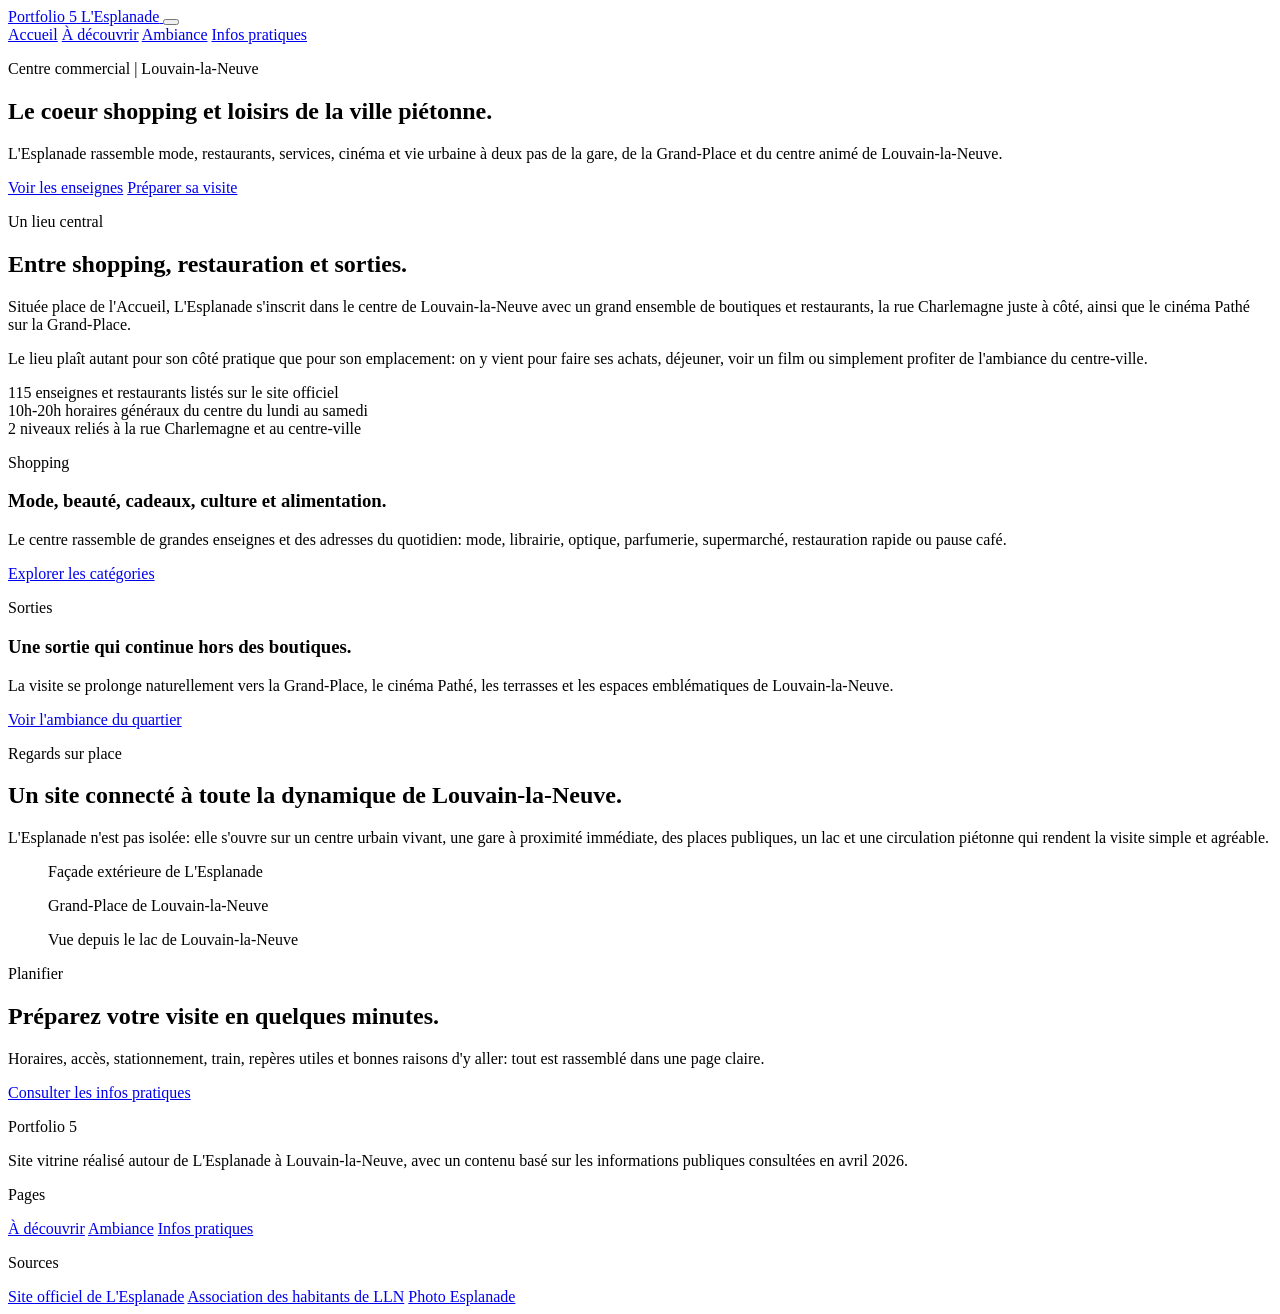
==== index.html @ fb19cd41 "Add Portfolio 5 website pages" ====
<!DOCTYPE html>
<html lang="fr">
  <head>
    <meta charset="UTF-8" />
    <meta name="viewport" content="width=device-width, initial-scale=1.0" />
    <title>Portfolio 5 | L'Esplanade à Louvain-la-Neuve</title>
    <meta
      name="description"
      content="Site vitrine multi-pages dédié à L'Esplanade de Louvain-la-Neuve : shopping, restaurants, cinéma, ambiance et informations pratiques."
    />
    <link rel="preconnect" href="https://fonts.googleapis.com" />
    <link rel="preconnect" href="https://fonts.gstatic.com" crossorigin />
    <link
      href="https://fonts.googleapis.com/css2?family=Fraunces:opsz,wght@9..144,600;9..144,700&family=Manrope:wght@400;500;600;700;800&display=swap"
      rel="stylesheet"
    />
    <link rel="stylesheet" href="assets/styles.css" />
    <script defer src="assets/script.js"></script>
  </head>
  <body>
    <header class="site-header">
      <a class="brand" href="index.html">
        <span class="brand-kicker">Portfolio 5</span>
        <span class="brand-name">L'Esplanade</span>
      </a>
      <button class="menu-toggle" type="button" aria-expanded="false" aria-label="Ouvrir le menu">
        <span></span>
        <span></span>
      </button>
      <nav class="site-nav">
        <a class="active" href="index.html">Accueil</a>
        <a href="decouvrir.html">À découvrir</a>
        <a href="ambiance.html">Ambiance</a>
        <a href="infos-pratiques.html">Infos pratiques</a>
      </nav>
    </header>

    <main>
      <section class="hero hero-home">
        <div class="hero-media"></div>
        <div class="hero-overlay"></div>
        <div class="hero-content section-shell">
          <p class="eyebrow">Centre commercial | Louvain-la-Neuve</p>
          <h1>Le coeur shopping et loisirs de la ville piétonne.</h1>
          <p class="hero-copy">
            L'Esplanade rassemble mode, restaurants, services, cinéma et vie urbaine à deux pas de la gare,
            de la Grand-Place et du centre animé de Louvain-la-Neuve.
          </p>
          <div class="hero-actions">
            <a class="button button-primary" href="decouvrir.html">Voir les enseignes</a>
            <a class="button button-secondary" href="infos-pratiques.html">Préparer sa visite</a>
          </div>
        </div>
      </section>

      <section class="section-shell intro-grid reveal-on-scroll">
        <div>
          <p class="section-tag">Un lieu central</p>
          <h2>Entre shopping, restauration et sorties.</h2>
        </div>
        <div class="lead-block">
          <p>
            Située place de l'Accueil, L'Esplanade s'inscrit dans le centre de Louvain-la-Neuve avec un grand
            ensemble de boutiques et restaurants, la rue Charlemagne juste à côté, ainsi que le cinéma Pathé sur
            la Grand-Place.
          </p>
          <p>
            Le lieu plaît autant pour son côté pratique que pour son emplacement: on y vient pour faire ses achats,
            déjeuner, voir un film ou simplement profiter de l'ambiance du centre-ville.
          </p>
        </div>
      </section>

      <section class="section-shell stats-band reveal-on-scroll">
        <article>
          <span class="stat-value">115</span>
          <span class="stat-label">enseignes et restaurants listés sur le site officiel</span>
        </article>
        <article>
          <span class="stat-value">10h-20h</span>
          <span class="stat-label">horaires généraux du centre du lundi au samedi</span>
        </article>
        <article>
          <span class="stat-value">2</span>
          <span class="stat-label">niveaux reliés à la rue Charlemagne et au centre-ville</span>
        </article>
      </section>

      <section class="section-shell story-grid reveal-on-scroll">
        <article class="feature-panel">
          <p class="section-tag">Shopping</p>
          <h3>Mode, beauté, cadeaux, culture et alimentation.</h3>
          <p>
            Le centre rassemble de grandes enseignes et des adresses du quotidien: mode, librairie, optique,
            parfumerie, supermarché, restauration rapide ou pause café.
          </p>
          <a class="text-link" href="decouvrir.html">Explorer les catégories</a>
        </article>
        <article class="feature-panel warm-panel">
          <p class="section-tag">Sorties</p>
          <h3>Une sortie qui continue hors des boutiques.</h3>
          <p>
            La visite se prolonge naturellement vers la Grand-Place, le cinéma Pathé, les terrasses et les espaces
            emblématiques de Louvain-la-Neuve.
          </p>
          <a class="text-link" href="ambiance.html">Voir l'ambiance du quartier</a>
        </article>
      </section>

      <section class="section-shell gallery-layout reveal-on-scroll">
        <div class="gallery-copy">
          <p class="section-tag">Regards sur place</p>
          <h2>Un site connecté à toute la dynamique de Louvain-la-Neuve.</h2>
          <p>
            L'Esplanade n'est pas isolée: elle s'ouvre sur un centre urbain vivant, une gare à proximité immédiate,
            des places publiques, un lac et une circulation piétonne qui rendent la visite simple et agréable.
          </p>
        </div>
        <div class="gallery-stack">
          <figure class="photo-card photo-esplanade">
            <figcaption>Façade extérieure de L'Esplanade</figcaption>
          </figure>
          <figure class="photo-card photo-grand-place">
            <figcaption>Grand-Place de Louvain-la-Neuve</figcaption>
          </figure>
          <figure class="photo-card photo-lake">
            <figcaption>Vue depuis le lac de Louvain-la-Neuve</figcaption>
          </figure>
        </div>
      </section>

      <section class="section-shell cta-band reveal-on-scroll">
        <div>
          <p class="section-tag">Planifier</p>
          <h2>Préparez votre visite en quelques minutes.</h2>
          <p>
            Horaires, accès, stationnement, train, repères utiles et bonnes raisons d'y aller: tout est rassemblé
            dans une page claire.
          </p>
        </div>
        <a class="button button-primary" href="infos-pratiques.html">Consulter les infos pratiques</a>
      </section>
    </main>

    <footer class="site-footer">
      <div class="section-shell footer-grid">
        <div>
          <p class="footer-title">Portfolio 5</p>
          <p>
            Site vitrine réalisé autour de L'Esplanade à Louvain-la-Neuve, avec un contenu basé sur les informations
            publiques consultées en avril 2026.
          </p>
        </div>
        <div>
          <p class="footer-title">Pages</p>
          <a href="decouvrir.html">À découvrir</a>
          <a href="ambiance.html">Ambiance</a>
          <a href="infos-pratiques.html">Infos pratiques</a>
        </div>
        <div>
          <p class="footer-title">Sources</p>
          <a href="https://lesplanade-shopping.klepierre.be/" target="_blank" rel="noreferrer">Site officiel de L'Esplanade</a>
          <a href="https://www.ahlln.be/shop/centre-commercial-lesplanade-1322" target="_blank" rel="noreferrer">Association des habitants de LLN</a>
          <a href="https://commons.wikimedia.org/wiki/File:Louvain-la-Neuve_-_Esplanade.jpg" target="_blank" rel="noreferrer">Photo Esplanade</a>
        </div>
      </div>
    </footer>
  </body>
</html>
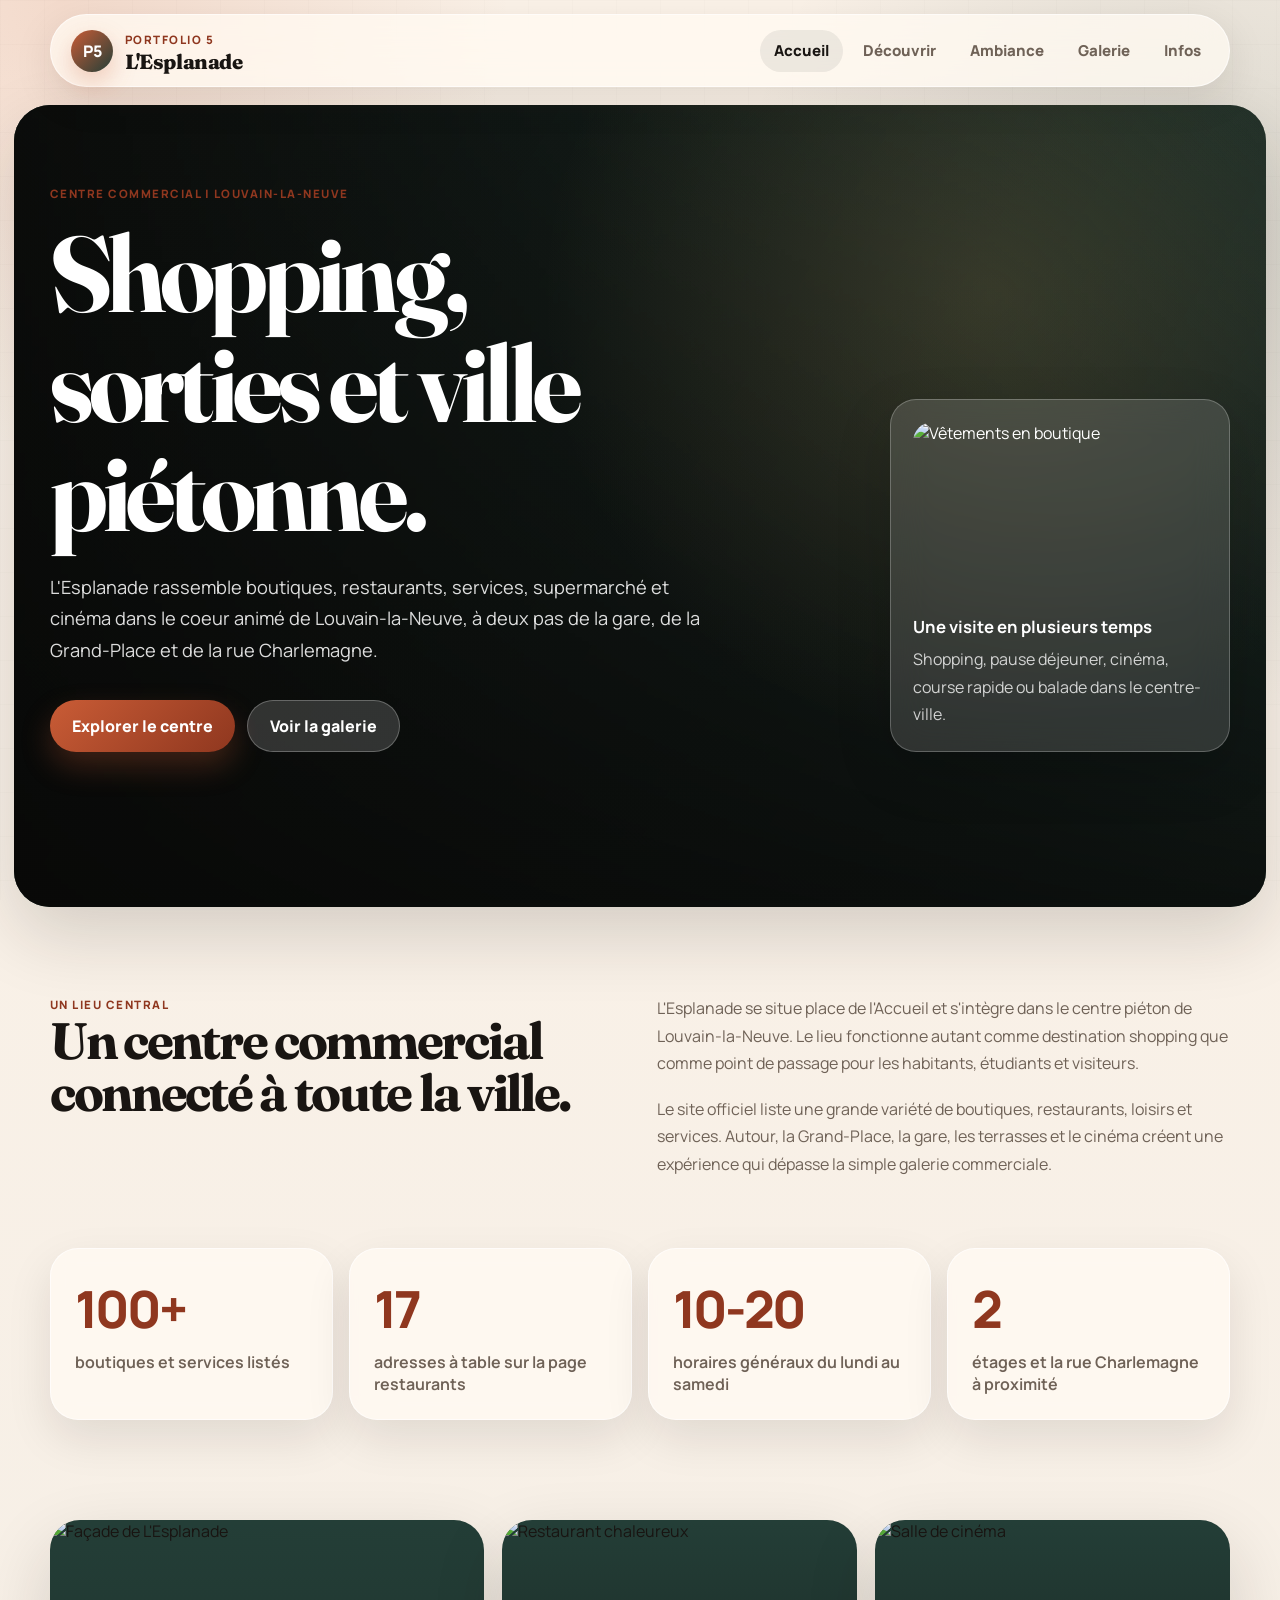
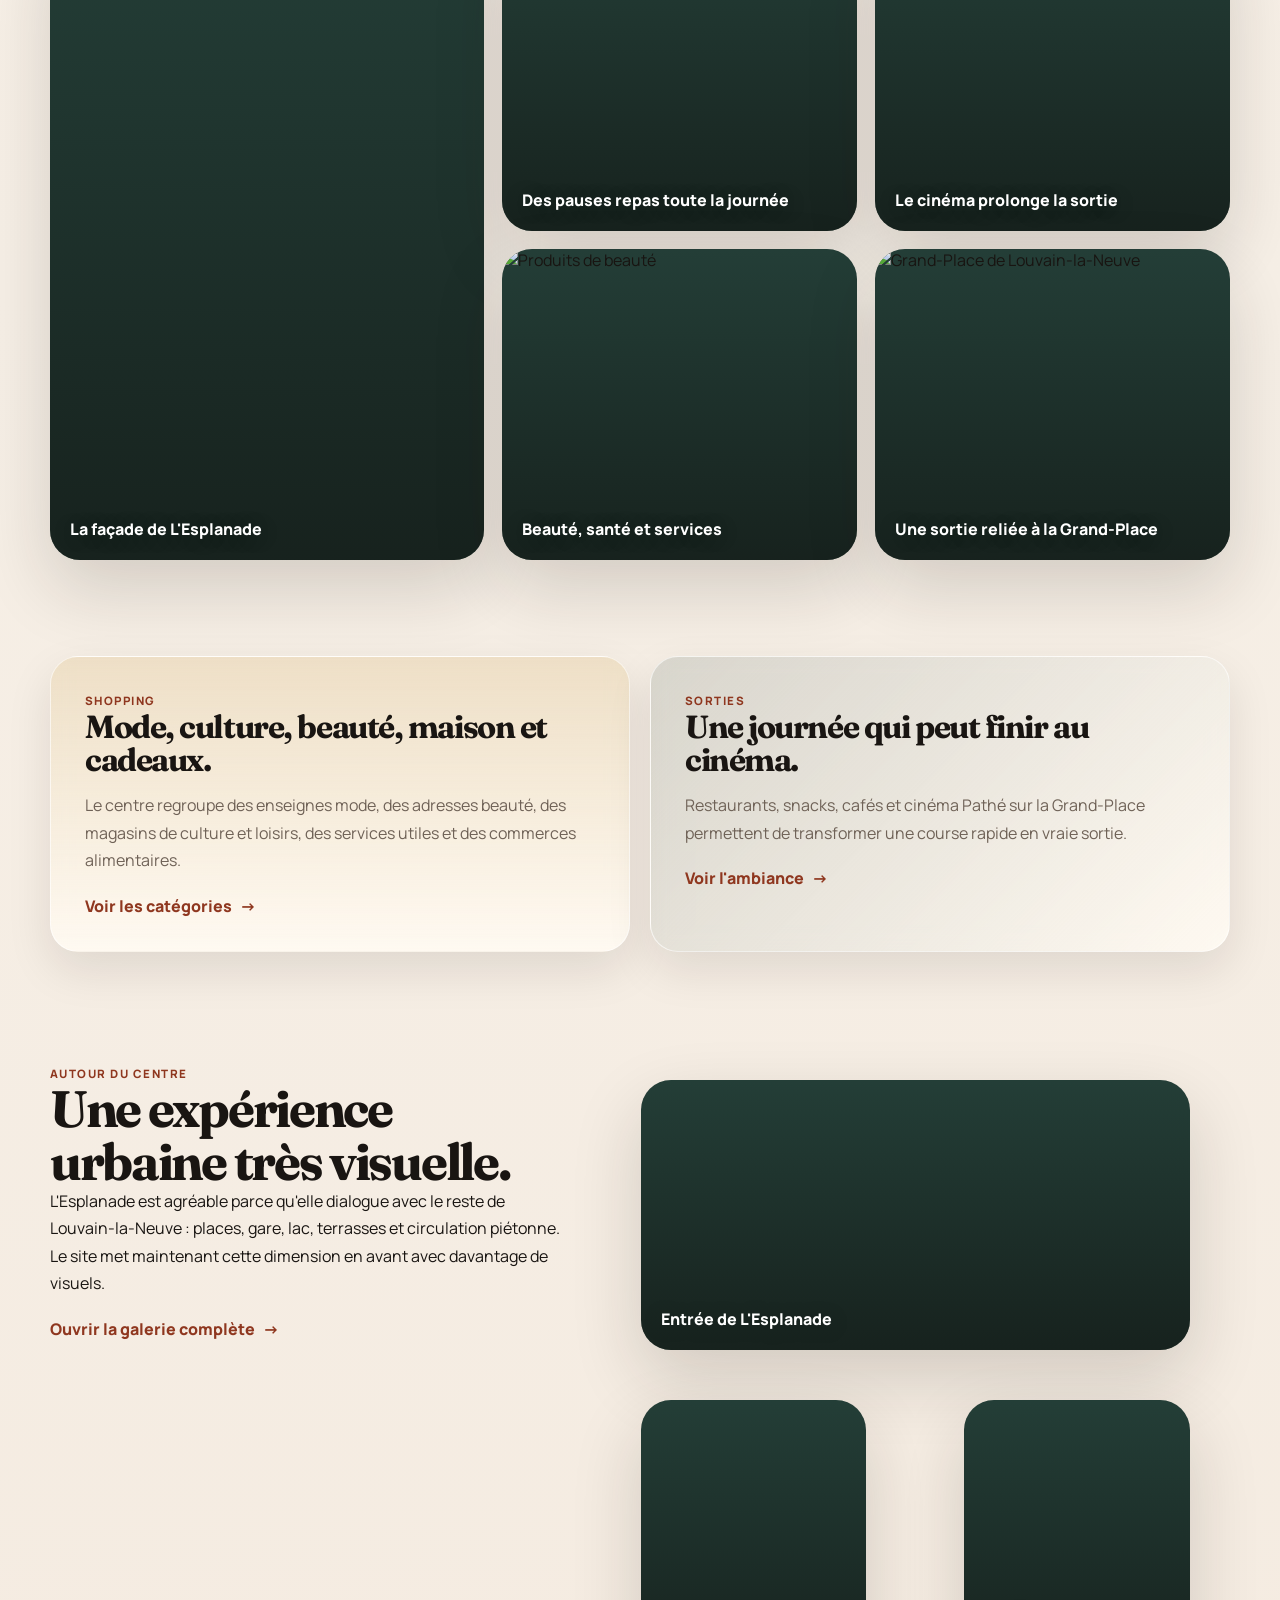
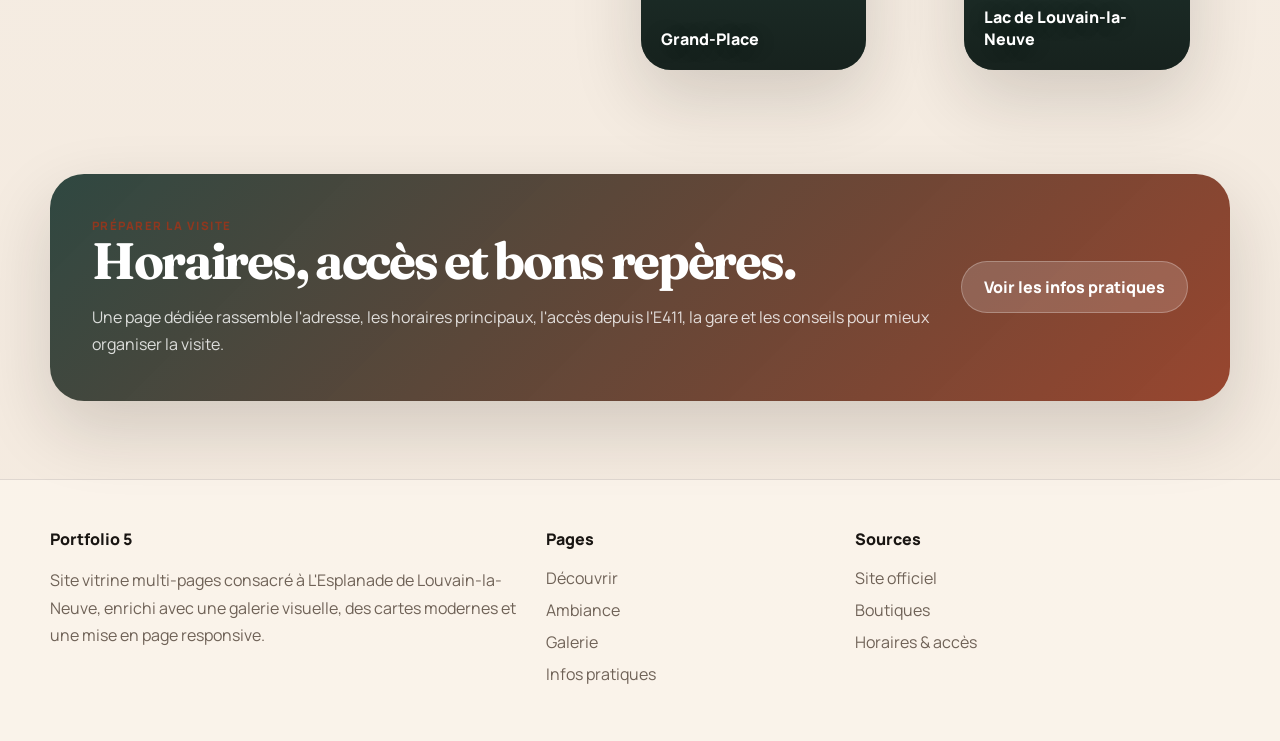
==== commit 234827c8: "Enrichit l'accueil avec plus d'images et le lien galerie" ====
--- a/index.html
+++ b/index.html
@@ -4,34 +4,23 @@
     <meta charset="UTF-8" />
     <meta name="viewport" content="width=device-width, initial-scale=1.0" />
     <title>Portfolio 5 | L'Esplanade à Louvain-la-Neuve</title>
-    <meta
-      name="description"
-      content="Site vitrine multi-pages dédié à L'Esplanade de Louvain-la-Neuve : shopping, restaurants, cinéma, ambiance et informations pratiques."
-    />
+    <meta name="description" content="Site vitrine moderne dédié à L'Esplanade de Louvain-la-Neuve : shopping, restaurants, cinéma, ambiance, galerie et informations pratiques." />
     <link rel="preconnect" href="https://fonts.googleapis.com" />
     <link rel="preconnect" href="https://fonts.gstatic.com" crossorigin />
-    <link
-      href="https://fonts.googleapis.com/css2?family=Fraunces:opsz,wght@9..144,600;9..144,700&family=Manrope:wght@400;500;600;700;800&display=swap"
-      rel="stylesheet"
-    />
+    <link href="https://fonts.googleapis.com/css2?family=Fraunces:opsz,wght@9..144,600;9..144,700;9..144,800&family=Manrope:wght@400;500;600;700;800&display=swap" rel="stylesheet" />
     <link rel="stylesheet" href="assets/styles.css" />
     <script defer src="assets/script.js"></script>
   </head>
   <body>
     <header class="site-header">
-      <a class="brand" href="index.html">
-        <span class="brand-kicker">Portfolio 5</span>
-        <span class="brand-name">L'Esplanade</span>
-      </a>
-      <button class="menu-toggle" type="button" aria-expanded="false" aria-label="Ouvrir le menu">
-        <span></span>
-        <span></span>
-      </button>
+      <a class="brand" href="index.html"><span><span class="brand-kicker">Portfolio 5</span><span class="brand-name">L'Esplanade</span></span></a>
+      <button class="menu-toggle" type="button" aria-expanded="false" aria-label="Ouvrir le menu"><span></span><span></span></button>
       <nav class="site-nav">
         <a class="active" href="index.html">Accueil</a>
-        <a href="decouvrir.html">À découvrir</a>
+        <a href="decouvrir.html">Découvrir</a>
         <a href="ambiance.html">Ambiance</a>
-        <a href="infos-pratiques.html">Infos pratiques</a>
+        <a href="galerie.html">Galerie</a>
+        <a href="infos-pratiques.html">Infos</a>
       </nav>
     </header>
 
@@ -40,129 +29,69 @@
         <div class="hero-media"></div>
         <div class="hero-overlay"></div>
         <div class="hero-content section-shell">
-          <p class="eyebrow">Centre commercial | Louvain-la-Neuve</p>
-          <h1>Le coeur shopping et loisirs de la ville piétonne.</h1>
-          <p class="hero-copy">
-            L'Esplanade rassemble mode, restaurants, services, cinéma et vie urbaine à deux pas de la gare,
-            de la Grand-Place et du centre animé de Louvain-la-Neuve.
-          </p>
-          <div class="hero-actions">
-            <a class="button button-primary" href="decouvrir.html">Voir les enseignes</a>
-            <a class="button button-secondary" href="infos-pratiques.html">Préparer sa visite</a>
+          <div class="hero-grid">
+            <div>
+              <p class="eyebrow">Centre commercial | Louvain-la-Neuve</p>
+              <h1>Shopping, sorties et ville piétonne.</h1>
+              <p class="hero-copy">L'Esplanade rassemble boutiques, restaurants, services, supermarché et cinéma dans le coeur animé de Louvain-la-Neuve, à deux pas de la gare, de la Grand-Place et de la rue Charlemagne.</p>
+              <div class="hero-actions">
+                <a class="button button-primary" href="decouvrir.html">Explorer le centre</a>
+                <a class="button button-secondary" href="galerie.html">Voir la galerie</a>
+              </div>
+            </div>
+            <aside class="hero-card">
+              <img src="https://images.unsplash.com/photo-1441986300917-64674bd600d8?auto=format&fit=crop&w=900&q=80" alt="Vêtements en boutique" />
+              <strong>Une visite en plusieurs temps</strong>
+              <p>Shopping, pause déjeuner, cinéma, course rapide ou balade dans le centre-ville.</p>
+            </aside>
           </div>
         </div>
       </section>
 
       <section class="section-shell intro-grid reveal-on-scroll">
-        <div>
-          <p class="section-tag">Un lieu central</p>
-          <h2>Entre shopping, restauration et sorties.</h2>
-        </div>
+        <div><p class="section-tag">Un lieu central</p><h2>Un centre commercial connecté à toute la ville.</h2></div>
         <div class="lead-block">
-          <p>
-            Située place de l'Accueil, L'Esplanade s'inscrit dans le centre de Louvain-la-Neuve avec un grand
-            ensemble de boutiques et restaurants, la rue Charlemagne juste à côté, ainsi que le cinéma Pathé sur
-            la Grand-Place.
-          </p>
-          <p>
-            Le lieu plaît autant pour son côté pratique que pour son emplacement: on y vient pour faire ses achats,
-            déjeuner, voir un film ou simplement profiter de l'ambiance du centre-ville.
-          </p>
+          <p>L'Esplanade se situe place de l'Accueil et s'intègre dans le centre piéton de Louvain-la-Neuve. Le lieu fonctionne autant comme destination shopping que comme point de passage pour les habitants, étudiants et visiteurs.</p>
+          <p>Le site officiel liste une grande variété de boutiques, restaurants, loisirs et services. Autour, la Grand-Place, la gare, les terrasses et le cinéma créent une expérience qui dépasse la simple galerie commerciale.</p>
         </div>
       </section>
 
       <section class="section-shell stats-band reveal-on-scroll">
-        <article>
-          <span class="stat-value">115</span>
-          <span class="stat-label">enseignes et restaurants listés sur le site officiel</span>
-        </article>
-        <article>
-          <span class="stat-value">10h-20h</span>
-          <span class="stat-label">horaires généraux du centre du lundi au samedi</span>
-        </article>
-        <article>
-          <span class="stat-value">2</span>
-          <span class="stat-label">niveaux reliés à la rue Charlemagne et au centre-ville</span>
-        </article>
+        <article><span class="stat-value">100+</span><span class="stat-label">boutiques et services listés</span></article>
+        <article><span class="stat-value">17</span><span class="stat-label">adresses à table sur la page restaurants</span></article>
+        <article><span class="stat-value">10-20</span><span class="stat-label">horaires généraux du lundi au samedi</span></article>
+        <article><span class="stat-value">2</span><span class="stat-label">étages et la rue Charlemagne à proximité</span></article>
+      </section>
+
+      <section class="section-shell image-showcase reveal-on-scroll">
+        <article class="media-card tall"><img src="https://commons.wikimedia.org/wiki/Special:FilePath/Louvain-la-Neuve%20-%20Esplanade.jpg" alt="Façade de L'Esplanade" /><span>La façade de L'Esplanade</span></article>
+        <article class="media-card"><img src="https://images.unsplash.com/photo-1517248135467-4c7edcad34c4?auto=format&fit=crop&w=900&q=80" alt="Restaurant chaleureux" /><span>Des pauses repas toute la journée</span></article>
+        <article class="media-card"><img src="https://images.unsplash.com/photo-1489599849927-2ee91cede3ba?auto=format&fit=crop&w=900&q=80" alt="Salle de cinéma" /><span>Le cinéma prolonge la sortie</span></article>
+        <article class="media-card"><img src="https://images.unsplash.com/photo-1522335789203-aabd1fc54bc9?auto=format&fit=crop&w=900&q=80" alt="Produits de beauté" /><span>Beauté, santé et services</span></article>
+        <article class="media-card"><img src="https://commons.wikimedia.org/wiki/Special:FilePath/Louvain-la-Neuve%20-%20Grand-Place%20%285%29.jpg" alt="Grand-Place de Louvain-la-Neuve" /><span>Une sortie reliée à la Grand-Place</span></article>
       </section>
 
       <section class="section-shell story-grid reveal-on-scroll">
-        <article class="feature-panel">
-          <p class="section-tag">Shopping</p>
-          <h3>Mode, beauté, cadeaux, culture et alimentation.</h3>
-          <p>
-            Le centre rassemble de grandes enseignes et des adresses du quotidien: mode, librairie, optique,
-            parfumerie, supermarché, restauration rapide ou pause café.
-          </p>
-          <a class="text-link" href="decouvrir.html">Explorer les catégories</a>
-        </article>
-        <article class="feature-panel warm-panel">
-          <p class="section-tag">Sorties</p>
-          <h3>Une sortie qui continue hors des boutiques.</h3>
-          <p>
-            La visite se prolonge naturellement vers la Grand-Place, le cinéma Pathé, les terrasses et les espaces
-            emblématiques de Louvain-la-Neuve.
-          </p>
-          <a class="text-link" href="ambiance.html">Voir l'ambiance du quartier</a>
-        </article>
+        <article class="feature-panel warm-panel"><p class="section-tag">Shopping</p><h3>Mode, culture, beauté, maison et cadeaux.</h3><p>Le centre regroupe des enseignes mode, des adresses beauté, des magasins de culture et loisirs, des services utiles et des commerces alimentaires.</p><a class="text-link" href="decouvrir.html">Voir les catégories</a></article>
+        <article class="feature-panel forest-panel"><p class="section-tag">Sorties</p><h3>Une journée qui peut finir au cinéma.</h3><p>Restaurants, snacks, cafés et cinéma Pathé sur la Grand-Place permettent de transformer une course rapide en vraie sortie.</p><a class="text-link" href="ambiance.html">Voir l'ambiance</a></article>
       </section>
 
       <section class="section-shell gallery-layout reveal-on-scroll">
-        <div class="gallery-copy">
-          <p class="section-tag">Regards sur place</p>
-          <h2>Un site connecté à toute la dynamique de Louvain-la-Neuve.</h2>
-          <p>
-            L'Esplanade n'est pas isolée: elle s'ouvre sur un centre urbain vivant, une gare à proximité immédiate,
-            des places publiques, un lac et une circulation piétonne qui rendent la visite simple et agréable.
-          </p>
-        </div>
-        <div class="gallery-stack">
-          <figure class="photo-card photo-esplanade">
-            <figcaption>Façade extérieure de L'Esplanade</figcaption>
-          </figure>
-          <figure class="photo-card photo-grand-place">
-            <figcaption>Grand-Place de Louvain-la-Neuve</figcaption>
-          </figure>
-          <figure class="photo-card photo-lake">
-            <figcaption>Vue depuis le lac de Louvain-la-Neuve</figcaption>
-          </figure>
-        </div>
+        <div class="gallery-copy"><p class="section-tag">Autour du centre</p><h2>Une expérience urbaine très visuelle.</h2><p>L'Esplanade est agréable parce qu'elle dialogue avec le reste de Louvain-la-Neuve : places, gare, lac, terrasses et circulation piétonne. Le site met maintenant cette dimension en avant avec davantage de visuels.</p><a class="text-link" href="galerie.html">Ouvrir la galerie complète</a></div>
+        <div class="gallery-stack"><figure class="photo-card photo-esplanade"><figcaption>Entrée de L'Esplanade</figcaption></figure><figure class="photo-card photo-grand-place"><figcaption>Grand-Place</figcaption></figure><figure class="photo-card photo-lake"><figcaption>Lac de Louvain-la-Neuve</figcaption></figure></div>
       </section>
 
       <section class="section-shell cta-band reveal-on-scroll">
-        <div>
-          <p class="section-tag">Planifier</p>
-          <h2>Préparez votre visite en quelques minutes.</h2>
-          <p>
-            Horaires, accès, stationnement, train, repères utiles et bonnes raisons d'y aller: tout est rassemblé
-            dans une page claire.
-          </p>
-        </div>
-        <a class="button button-primary" href="infos-pratiques.html">Consulter les infos pratiques</a>
+        <div><p class="section-tag">Préparer la visite</p><h2>Horaires, accès et bons repères.</h2><p>Une page dédiée rassemble l'adresse, les horaires principaux, l'accès depuis l'E411, la gare et les conseils pour mieux organiser la visite.</p></div>
+        <a class="button button-secondary" href="infos-pratiques.html">Voir les infos pratiques</a>
       </section>
     </main>
 
     <footer class="site-footer">
       <div class="section-shell footer-grid">
-        <div>
-          <p class="footer-title">Portfolio 5</p>
-          <p>
-            Site vitrine réalisé autour de L'Esplanade à Louvain-la-Neuve, avec un contenu basé sur les informations
-            publiques consultées en avril 2026.
-          </p>
-        </div>
-        <div>
-          <p class="footer-title">Pages</p>
-          <a href="decouvrir.html">À découvrir</a>
-          <a href="ambiance.html">Ambiance</a>
-          <a href="infos-pratiques.html">Infos pratiques</a>
-        </div>
-        <div>
-          <p class="footer-title">Sources</p>
-          <a href="https://lesplanade-shopping.klepierre.be/" target="_blank" rel="noreferrer">Site officiel de L'Esplanade</a>
-          <a href="https://www.ahlln.be/shop/centre-commercial-lesplanade-1322" target="_blank" rel="noreferrer">Association des habitants de LLN</a>
-          <a href="https://commons.wikimedia.org/wiki/File:Louvain-la-Neuve_-_Esplanade.jpg" target="_blank" rel="noreferrer">Photo Esplanade</a>
-        </div>
+        <div><p class="footer-title">Portfolio 5</p><p>Site vitrine multi-pages consacré à L'Esplanade de Louvain-la-Neuve, enrichi avec une galerie visuelle, des cartes modernes et une mise en page responsive.</p></div>
+        <div><p class="footer-title">Pages</p><a href="decouvrir.html">Découvrir</a><a href="ambiance.html">Ambiance</a><a href="galerie.html">Galerie</a><a href="infos-pratiques.html">Infos pratiques</a></div>
+        <div><p class="footer-title">Sources</p><a href="https://lesplanade-shopping.klepierre.be/" target="_blank" rel="noreferrer">Site officiel</a><a href="https://lesplanade-shopping.klepierre.be/stores" target="_blank" rel="noreferrer">Boutiques</a><a href="https://lesplanade-shopping.klepierre.be/practical-information" target="_blank" rel="noreferrer">Horaires & accès</a></div>
       </div>
     </footer>
   </body>
--- a/assets/styles.css
+++ b/assets/styles.css
@@ -0,0 +1 @@
+:root{--bg:#f6efe6;--paper:#fffaf2;--ink:#191512;--muted:#6f6257;--line:rgba(25,21,18,.12);--accent:#c95c36;--accent-deep:#8f371f;--olive:#243f38;--sand:#d8b56f;--shadow:0 28px 70px rgba(33,24,17,.16);--soft-shadow:0 18px 45px rgba(33,24,17,.1)}*{box-sizing:border-box}html{scroll-behavior:smooth}body{margin:0;font-family:Manrope,system-ui,sans-serif;color:var(--ink);background:radial-gradient(circle at 5% 0%,rgba(201,92,54,.16),transparent 28rem),radial-gradient(circle at 95% 6%,rgba(36,63,56,.16),transparent 30rem),linear-gradient(180deg,#fbf2e8 0%,var(--bg) 48%,#f4eadf 100%)}body:before{content:"";position:fixed;inset:0;z-index:-1;pointer-events:none;opacity:.34;background-image:linear-gradient(rgba(25,21,18,.04) 1px,transparent 1px),linear-gradient(90deg,rgba(25,21,18,.04) 1px,transparent 1px);background-size:44px 44px}img{max-width:100%;display:block}a{color:inherit;text-decoration:none}.section-shell{width:min(1180px,calc(100% - 40px));margin:auto}.site-header{position:sticky;top:14px;z-index:50;width:min(1180px,calc(100% - 28px));margin:14px auto 0;display:flex;align-items:center;justify-content:space-between;gap:22px;padding:12px 14px 12px 20px;border:1px solid rgba(255,255,255,.62);border-radius:999px;background:rgba(255,250,242,.76);box-shadow:0 12px 40px rgba(41,29,20,.1);backdrop-filter:blur(22px) saturate(1.2)}.brand{display:flex;align-items:center;gap:12px}.brand:before{content:"P5";display:grid;place-items:center;width:42px;height:42px;border-radius:50%;color:#fff;font-weight:900;background:linear-gradient(135deg,var(--accent),var(--olive));box-shadow:0 10px 24px rgba(201,92,54,.28)}.brand-kicker,.eyebrow,.section-tag{font-size:.72rem;text-transform:uppercase;letter-spacing:.13em;color:var(--accent-deep);font-weight:900}.brand-name{display:block;font-family:Fraunces,Georgia,serif;font-size:1.28rem;font-weight:800;letter-spacing:-.02em}.site-nav{display:flex;align-items:center;gap:6px}.site-nav a{display:inline-flex;align-items:center;min-height:42px;padding:0 14px;border-radius:999px;font-size:.94rem;color:var(--muted);font-weight:800}.site-nav a.active,.site-nav a:hover{color:var(--ink);background:rgba(25,21,18,.07)}.site-nav a.active:after,.site-nav a:hover:after{display:none}.menu-toggle{display:none;width:46px;height:46px;border:1px solid var(--line);background:rgba(255,255,255,.7);border-radius:50%;padding:12px}.menu-toggle span{display:block;height:2px;background:var(--ink);margin:6px 0;border-radius:999px}.hero{position:relative;width:min(1280px,calc(100% - 28px));min-height:calc(100svh - 98px);margin:18px auto 0;display:grid;align-items:end;overflow:hidden;border-radius:36px;box-shadow:var(--shadow);background:var(--olive)}.hero-media,.hero-overlay{position:absolute;inset:0}.hero-home .hero-media{background:linear-gradient(120deg,rgba(15,12,10,.4),rgba(15,12,10,.06)),url("https://commons.wikimedia.org/wiki/Special:FilePath/Louvain-la-Neuve%20-%20Esplanade.jpg") center/cover no-repeat;transform:scale(1.06);animation:slow-pan 18s ease-out forwards}.hero-overlay{background:radial-gradient(circle at 78% 24%,rgba(216,181,111,.18),transparent 28rem),linear-gradient(180deg,rgba(8,8,7,.08),rgba(8,8,7,.8)),linear-gradient(90deg,rgba(9,8,7,.86),rgba(9,8,7,.18))}.hero-content{position:relative;z-index:1;color:#fff;padding:0 0 76px}.hero-grid{display:grid;grid-template-columns:minmax(0,1fr) 340px;gap:36px;align-items:end}h1,h2,h3{font-family:Fraunces,Georgia,serif;line-height:1.02;letter-spacing:-.045em;margin:0}h1{max-width:9.4ch;font-size:clamp(3.4rem,8.4vw,7.7rem);margin-top:15px}h2{font-size:clamp(2rem,4vw,3.8rem)}h3{font-size:clamp(1.38rem,2.5vw,2.25rem)}p{margin:0;line-height:1.72}.hero-copy{max-width:650px;margin-top:24px;font-size:clamp(1rem,1.6vw,1.14rem);color:rgba(255,255,255,.86)}.hero-copy.compact{color:var(--muted)}.hero-actions{display:flex;flex-wrap:wrap;gap:12px;margin-top:34px}.button{display:inline-flex;align-items:center;justify-content:center;min-height:52px;padding:0 22px;border-radius:999px;font-weight:850}.button:hover{transform:translateY(-2px)}.button-primary{background:linear-gradient(135deg,var(--accent),var(--accent-deep));color:#fff;box-shadow:0 14px 30px rgba(201,92,54,.28)}.button-secondary{color:inherit;background:rgba(255,255,255,.16);border:1px solid rgba(255,255,255,.26)}.button-ghost{background:rgba(25,21,18,.06);color:var(--ink)}.hero-card{padding:22px;border:1px solid rgba(255,255,255,.24);border-radius:26px;background:rgba(255,255,255,.14);backdrop-filter:blur(18px);box-shadow:0 20px 55px rgba(0,0,0,.16)}.hero-card img{height:175px;width:100%;object-fit:cover;border-radius:20px;margin-bottom:18px}.hero-card strong{display:block;font-size:1.05rem;margin-bottom:8px}.hero-card p{color:rgba(255,255,255,.78)}.subpage-main{padding:28px 0 0}.page-hero{position:relative;display:grid;grid-template-columns:1fr .72fr;gap:30px;align-items:end;padding:86px 0 30px}.page-hero h1{max-width:12ch;color:var(--ink)}.page-hero-visual,.media-card,.wide-photo,.mosaic-item,.photo-card,.panorama-card{position:relative;overflow:hidden;border-radius:30px;background:var(--olive);box-shadow:var(--shadow)}.page-hero-visual{min-height:360px}.page-hero-visual img,.media-card img,.wide-photo img,.mosaic-item img,.restaurant-card img,.visit-card img,.category-card img{width:100%;height:100%;object-fit:cover}.page-hero-visual:after,.media-card:after,.wide-photo:after,.mosaic-item:after,.photo-card:after,.panorama-card:after{content:"";position:absolute;inset:0;background:linear-gradient(180deg,rgba(12,10,8,.02),rgba(12,10,8,.55));pointer-events:none}.floating-label,.media-card span,.wide-photo span,.mosaic-item span,.photo-card figcaption,.panorama-card figcaption{position:absolute;left:20px;right:20px;bottom:20px;z-index:1;color:#fff;font-weight:900;text-shadow:0 2px 20px rgba(0,0,0,.28)}.floating-label{padding:16px;border-radius:18px;background:rgba(0,0,0,.28);backdrop-filter:blur(12px)}.intro-grid,.story-grid,.gallery-layout,.split-band,.editorial-columns,.practical-grid,.footer-grid,.image-showcase,.feature-row,.restaurant-grid,.visit-grid,.mosaic-grid{display:grid}.intro-grid,.split-band,.editorial-columns{grid-template-columns:repeat(2,minmax(0,1fr));gap:34px;padding:88px 0 24px}.lead-block{display:grid;gap:18px;color:var(--muted)}.stats-band{display:grid;grid-template-columns:repeat(4,minmax(0,1fr));gap:16px;padding:46px 0 24px}.stats-band article,.category-card,.info-panel,.feature-panel,.quote-band,.source-note,.restaurant-card,.visit-card,.image-note{background:rgba(255,250,242,.84);border:1px solid rgba(255,255,255,.62);box-shadow:var(--soft-shadow);backdrop-filter:blur(10px);border-radius:28px}.stats-band article{padding:24px}.stat-value{display:block;font-size:clamp(1.9rem,4vw,3.3rem);font-weight:900;color:var(--accent-deep);letter-spacing:-.06em}.stat-label{display:block;margin-top:8px;color:var(--muted);font-weight:650}.image-showcase{grid-template-columns:1.1fr .9fr .9fr;gap:18px;padding:76px 0 20px}.media-card{min-height:310px}.media-card.tall{min-height:640px;grid-row:span 2}.media-card img,.wide-photo img,.mosaic-item img{transition:transform .26s ease}.media-card:hover img,.wide-photo:hover img,.mosaic-item:hover img{transform:scale(1.055)}.story-grid{grid-template-columns:repeat(2,minmax(0,1fr));gap:20px;padding:76px 0 24px}.feature-panel{padding:34px;overflow:hidden}.warm-panel{background:linear-gradient(180deg,rgba(216,181,111,.26),rgba(255,250,242,.92))}.forest-panel{background:linear-gradient(135deg,rgba(36,63,56,.14),rgba(255,250,242,.92))}.feature-panel p:not(.section-tag){margin-top:16px;color:var(--muted)}.text-link{display:inline-flex;align-items:center;gap:8px;margin-top:20px;color:var(--accent-deep);font-weight:900}.text-link:after{content:"→"}.gallery-layout{grid-template-columns:.9fr 1.1fr;gap:36px;align-items:start;padding:88px 0 24px}.gallery-copy{position:sticky;top:118px}.gallery-copy p:last-child{margin-top:18px;color:var(--muted)}.gallery-stack{display:grid;grid-template-columns:repeat(2,minmax(0,1fr));grid-template-areas:"esplanade esplanade" "place lake";gap:18px}.photo-card,.panorama-card{min-height:270px}.photo-card:before,.panorama-card:before{content:"";position:absolute;inset:0;background-size:cover;background-position:center;transition:transform .26s ease}.photo-card:hover:before,.panorama-card:hover:before{transform:scale(1.07)}.photo-esplanade{grid-area:esplanade}.photo-esplanade:before{background-image:url("https://commons.wikimedia.org/wiki/Special:FilePath/Louvain-la-Neuve%20-%20Esplanade.jpg")}.photo-grand-place:before{background-image:url("https://commons.wikimedia.org/wiki/Special:FilePath/Louvain-la-Neuve%20-%20Grand-Place%20%285%29.jpg")}.photo-lake:before{background-image:url("https://commons.wikimedia.org/wiki/Special:FilePath/Louvain-la-Neuve%20Lac.JPG")}.photo-station:before{background-image:url("https://commons.wikimedia.org/wiki/Special:FilePath/Louvain-la-Neuve%20Gare.jpg")}.cta-band{display:grid;grid-template-columns:1fr auto;gap:24px;align-items:center;margin-top:64px;padding:42px;border-radius:34px;color:#fff;background:linear-gradient(135deg,rgba(36,63,56,.95),rgba(143,55,31,.92)),url("https://images.unsplash.com/photo-1556745757-8d76bdb6984b?auto=format&fit=crop&w=1600&q=80") center/cover;box-shadow:var(--shadow)}.cta-band p:last-child{margin-top:16px;color:rgba(255,255,255,.82)}.category-grid{display:grid;grid-template-columns:repeat(4,minmax(0,1fr));gap:18px;padding:48px 0 24px}.category-card,.info-panel,.restaurant-card,.visit-card,.image-note{padding:28px;overflow:hidden}.category-card img,.restaurant-card img,.visit-card img{width:calc(100% + 56px);height:210px;margin:-28px -28px 22px}.category-card span{display:inline-block;min-width:48px;padding:8px 12px;border-radius:999px;color:var(--accent-deep);background:rgba(201,92,54,.14);font-weight:900;margin-bottom:14px}.category-card p,.info-panel p:not(.section-tag),.restaurant-card p,.visit-card p,.image-note p{margin-top:12px;color:var(--muted)}.feature-row{grid-template-columns:.9fr 1.1fr;gap:24px;align-items:stretch;padding:78px 0 20px}.wide-photo{min-height:430px}.chips-cloud{display:flex;flex-wrap:wrap;gap:12px}.chips-cloud span{display:inline-flex;align-items:center;min-height:44px;padding:0 17px;border-radius:999px;background:rgba(255,250,242,.72);border:1px solid rgba(255,255,255,.8);box-shadow:0 12px 30px rgba(33,24,17,.08);font-weight:800}.restaurant-grid,.visit-grid{grid-template-columns:repeat(3,minmax(0,1fr));gap:18px;padding:48px 0 24px}.restaurant-card strong,.visit-card strong{display:block;margin-top:6px;font-size:1.08rem}.editorial-columns,.list-block,.timeline,.practical-grid,.source-note,.quote-band,.panorama-grid,.mosaic-grid{padding:72px 0 24px}.bullet-lines{display:grid;gap:16px}.bullet-lines p{position:relative;padding:18px 18px 18px 50px;border:1px solid rgba(255,255,255,.62);border-radius:20px;background:rgba(255,250,242,.62);color:var(--muted)}.bullet-lines p:before{content:"";position:absolute;left:18px;top:24px;width:12px;height:12px;border-radius:50%;background:linear-gradient(135deg,var(--accent),var(--sand))}.panorama-grid{display:grid;grid-template-columns:1.2fr .8fr;gap:18px}.panorama-grid .large{grid-row:span 2;min-height:560px}.timeline{display:grid;grid-template-columns:repeat(4,minmax(0,1fr));gap:18px}.timeline-item{position:relative;padding:24px;border-radius:24px;overflow:hidden;background:rgba(255,250,242,.84);box-shadow:var(--soft-shadow)}.timeline-item:before{content:"";position:absolute;inset:0 auto 0 0;width:5px;background:linear-gradient(180deg,var(--accent),var(--sand))}.timeline-item span{display:block;margin-bottom:10px;font-size:.82rem;text-transform:uppercase;letter-spacing:.1em;color:var(--accent-deep);font-weight:900}.timeline-item p{color:var(--muted)}.quote-band{padding:34px;margin-top:48px}.quote-band p{padding-left:24px;border-left:5px solid var(--accent);font-family:Fraunces,Georgia,serif;font-size:clamp(1.45rem,3vw,2.35rem);line-height:1.25}.practical-grid{grid-template-columns:repeat(2,minmax(0,1fr));gap:18px}.info-panel h2{font-size:clamp(1.45rem,2.5vw,2.25rem)}.mosaic-grid{grid-template-columns:1fr 1fr 1fr;grid-auto-rows:260px;gap:18px}.mosaic-item.large{grid-column:span 2;grid-row:span 2}.mosaic-item.wide{grid-column:span 2}.mosaic-item{cursor:zoom-in}.source-note{display:flex;align-items:center;justify-content:space-between;gap:20px;padding:30px;margin-top:48px}.site-footer{margin-top:78px;padding:46px 0;border-top:1px solid var(--line);background:rgba(255,250,242,.56)}.footer-grid{grid-template-columns:1.25fr .75fr 1fr;gap:28px}.footer-grid a,.footer-grid p{display:block;color:var(--muted);margin-bottom:10px}.footer-title{color:var(--ink)!important;font-weight:900;margin-bottom:14px!important}.reveal-on-scroll{opacity:0;transform:translateY(28px);transition:opacity .65s ease,transform .65s ease}.reveal-on-scroll.is-visible{opacity:1;transform:translateY(0)}@keyframes slow-pan{from{transform:scale(1.1) translateY(0)}to{transform:scale(1.02) translateY(-12px)}}@media(max-width:1040px){.hero-grid,.page-hero,.intro-grid,.story-grid,.gallery-layout,.split-band,.editorial-columns,.cta-band,.footer-grid,.practical-grid,.panorama-grid,.feature-row{grid-template-columns:1fr}.category-grid,.stats-band,.image-showcase,.restaurant-grid,.visit-grid{grid-template-columns:1fr 1fr}.gallery-copy{position:static}.panorama-grid .large,.media-card.tall{min-height:360px;grid-row:auto}.mosaic-grid{grid-template-columns:1fr 1fr}}@media(max-width:760px){.section-shell{width:min(100% - 30px,1180px)}.site-header{top:8px;width:calc(100% - 20px);margin-top:8px;padding:10px 10px 10px 14px;border-radius:28px}.brand:before{width:38px;height:38px}.brand-name{font-size:1.12rem}.menu-toggle{display:inline-block;flex:0 0 auto}.site-nav{position:absolute;top:calc(100% + 10px);right:0;left:0;display:none;padding:12px;border:1px solid rgba(255,255,255,.8);border-radius:24px;background:rgba(255,250,242,.98);box-shadow:var(--shadow)}.site-nav.open{display:grid;gap:8px}.site-nav a{justify-content:center}.hero{width:calc(100% - 20px);min-height:calc(100svh - 86px);border-radius:26px}.hero-content{padding-bottom:38px}.hero-card{display:none}h1{max-width:12ch}.hero-actions{display:grid;grid-template-columns:1fr}.page-hero{padding-top:58px}.page-hero-visual{min-height:260px;border-radius:24px}.category-grid,.image-showcase,.restaurant-grid,.visit-grid,.stats-band,.timeline,.mosaic-grid{grid-template-columns:1fr}.mosaic-grid{grid-auto-rows:280px}.mosaic-item.large,.mosaic-item.wide{grid-column:auto;grid-row:auto}.gallery-stack{grid-template-columns:1fr;grid-template-areas:"esplanade" "place" "lake"}.cta-band,.quote-band,.source-note{padding:26px;border-radius:26px}.source-note{flex-direction:column;align-items:flex-start}}
